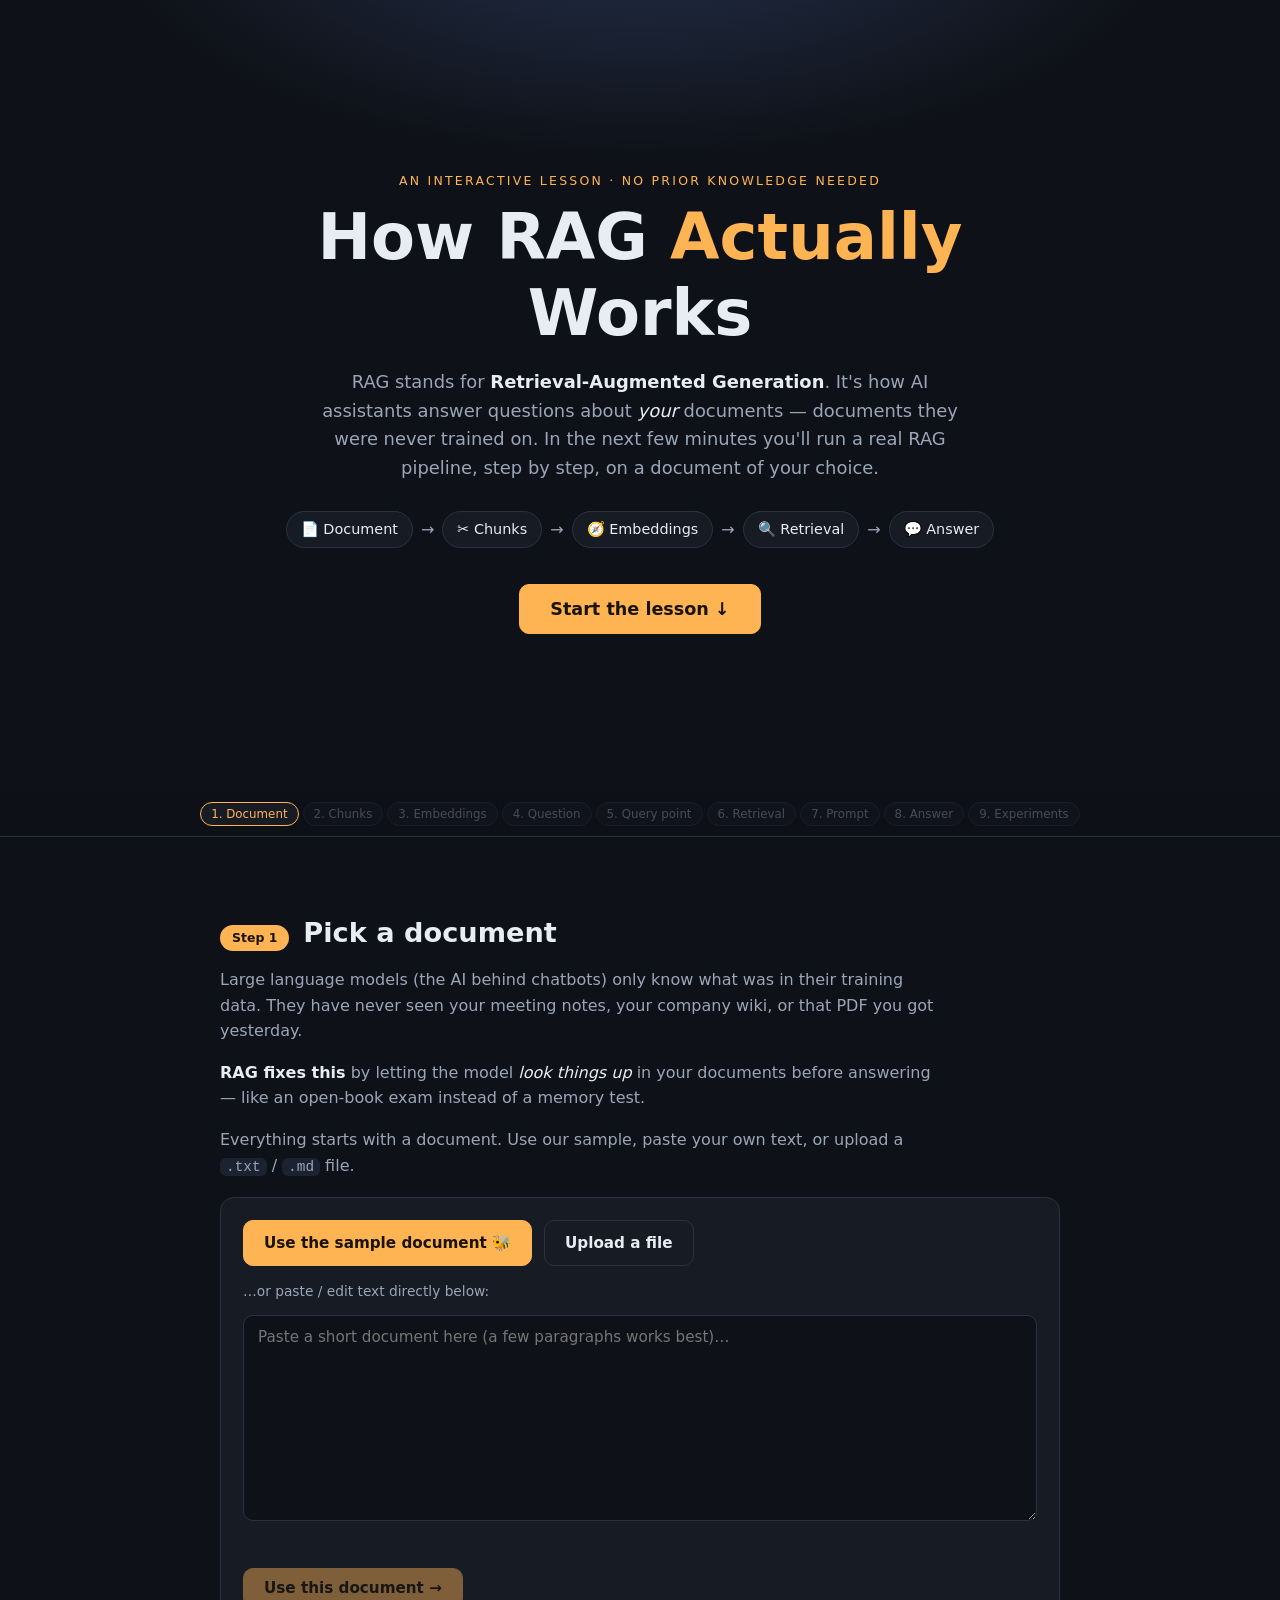
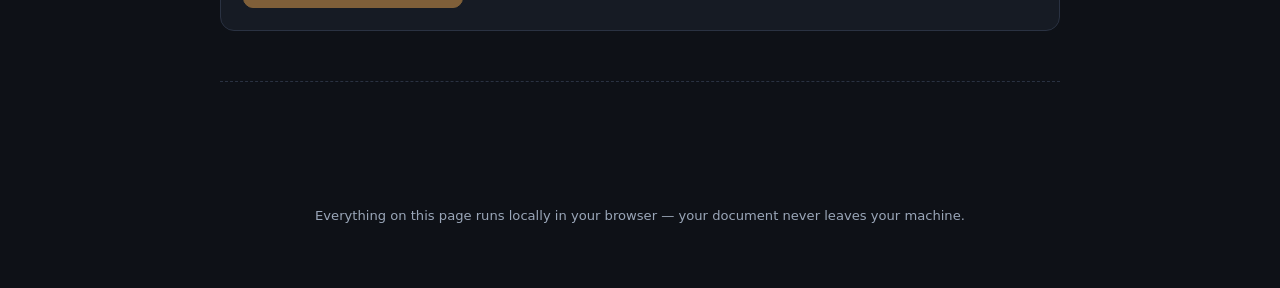
==== index.html @ 6ed89931 "Add 'How RAG Actually Works' interactive educational app A dependency-free, single-page lesson teach" ====
<!DOCTYPE html>
<html lang="en">
<head>
<meta charset="UTF-8">
<meta name="viewport" content="width=device-width, initial-scale=1.0">
<title>How RAG Actually Works — an interactive guide</title>
<link rel="stylesheet" href="styles.css">
</head>
<body>

<header class="hero">
  <div class="hero-inner">
    <p class="hero-kicker">An interactive lesson · no prior knowledge needed</p>
    <h1>How RAG <span class="accent">Actually</span> Works</h1>
    <p class="hero-sub">
      RAG stands for <strong>Retrieval-Augmented Generation</strong>. It's how AI assistants answer
      questions about <em>your</em> documents — documents they were never trained on.
      In the next few minutes you'll run a real RAG pipeline, step by step, on a document of your choice.
    </p>
    <div class="hero-pipeline" aria-hidden="true">
      <span class="pip">📄 Document</span><span class="arrow">→</span>
      <span class="pip">✂️ Chunks</span><span class="arrow">→</span>
      <span class="pip">🧭 Embeddings</span><span class="arrow">→</span>
      <span class="pip">🔍 Retrieval</span><span class="arrow">→</span>
      <span class="pip">💬 Answer</span>
    </div>
    <button class="btn btn-primary btn-big" id="start-btn">Start the lesson ↓</button>
  </div>
</header>

<nav id="progress-nav" class="progress-nav" aria-label="Lesson progress">
  <!-- filled by JS -->
</nav>

<main id="steps">

  <!-- ============ STEP 1 ============ -->
  <section class="step" id="step-1" data-step="1">
    <div class="step-head">
      <span class="step-num">Step 1</span>
      <h2>Pick a document</h2>
    </div>
    <div class="explain">
      <p>Large language models (the AI behind chatbots) only know what was in their training data.
      They have never seen your meeting notes, your company wiki, or that PDF you got yesterday.</p>
      <p><strong>RAG fixes this</strong> by letting the model <em>look things up</em> in your documents
      before answering — like an open-book exam instead of a memory test.</p>
      <p>Everything starts with a document. Use our sample, paste your own text, or upload a
      <code>.txt</code> / <code>.md</code> file.</p>
    </div>

    <div class="card">
      <div class="doc-controls">
        <button class="btn btn-primary" id="use-sample-btn">Use the sample document 🐝</button>
        <label class="btn btn-ghost file-label">
          Upload a file
          <input type="file" id="file-input" accept=".txt,.md,.markdown,text/plain" hidden>
        </label>
      </div>
      <p class="hint">…or paste / edit text directly below:</p>
      <textarea id="doc-input" rows="10" spellcheck="false"
        placeholder="Paste a short document here (a few paragraphs works best)…"></textarea>
      <div class="doc-meta" id="doc-meta"></div>
      <div class="step-actions">
        <button class="btn btn-primary" id="confirm-doc-btn" disabled>Use this document →</button>
      </div>
    </div>

    <div class="quiz-slot" id="quiz-1"></div>
  </section>

  <!-- ============ STEP 2 ============ -->
  <section class="step locked" id="step-2" data-step="2">
    <div class="step-head">
      <span class="step-num">Step 2</span>
      <h2>Split the document into chunks</h2>
    </div>
    <div class="explain">
      <p>We can't hand the model the whole document for every question — long documents are slow,
      expensive, and full of irrelevant text that distracts the model. So we cut the document into
      bite-sized pieces called <strong>chunks</strong>.</p>
      <p>Later, instead of searching the whole document, we'll search <em>chunks</em> and hand the model
      only the few that matter.</p>
      <p>Chunk size is a trade-off you'll feel for yourself in a moment:</p>
      <ul>
        <li><strong>Small chunks</strong> → precise, focused matches… but a chunk may cut an idea in half.</li>
        <li><strong>Big chunks</strong> → full context preserved… but each chunk mixes several topics, making matches fuzzier.</li>
      </ul>
    </div>

    <div class="card">
      <div class="slider-row">
        <label for="chunk-size">Chunk size: <strong><span id="chunk-size-label"></span> words</strong></label>
        <input type="range" id="chunk-size" min="15" max="120" step="5">
      </div>
      <div class="slider-row">
        <label for="chunk-overlap">Overlap: <strong><span id="chunk-overlap-label"></span> words</strong>
          <span class="mini-hint">(each chunk repeats a little of the previous one so ideas aren't cut mid-sentence)</span>
        </label>
        <input type="range" id="chunk-overlap" min="0" max="20" step="2">
      </div>
      <div class="chunk-stats" id="chunk-stats"></div>
      <div class="chunk-grid" id="chunk-grid"></div>
    </div>

    <div class="quiz-slot" id="quiz-2"></div>
  </section>

  <!-- ============ STEP 3 ============ -->
  <section class="step locked" id="step-3" data-step="3">
    <div class="step-head">
      <span class="step-num">Step 3</span>
      <h2>Turn chunks into embeddings</h2>
    </div>
    <div class="explain">
      <p>Computers can't compare <em>meaning</em> directly — but they're great at comparing <em>numbers</em>.
      An <strong>embedding</strong> converts a piece of text into a list of numbers (a point in space)
      such that <strong>texts with similar meaning land close together</strong>.</p>
      <p>Think of it as a map of meaning: "the queen lays eggs" and "the queen is the only fertile bee"
      end up as neighbors, while "stock prices fell" lands far away — even though none of them share many words.</p>
      <p>Real systems use neural networks producing hundreds of dimensions. To keep things visible, this demo
      uses a simpler word-statistics embedding (TF-IDF) and squashes it down to 2D — the core idea,
      <em>similar meaning ⇒ nearby points</em>, is exactly the same.</p>
      <p>👇 Each dot is one chunk of your document. <strong>Click a dot</strong> to inspect what its embedding "noticed".</p>
    </div>

    <div class="card">
      <div class="space-layout">
        <div class="space-wrap">
          <svg id="embed-space" viewBox="0 0 640 480" role="img" aria-label="Semantic space of document chunks"></svg>
          <p class="space-caption">Semantic space — distance ≈ difference in meaning. Axes have no units; only <em>relative position</em> matters.</p>
        </div>
        <aside class="inspector" id="chunk-inspector">
          <p class="inspector-empty">Click a dot to inspect that chunk's embedding.</p>
        </aside>
      </div>
    </div>

    <div class="quiz-slot" id="quiz-3"></div>
  </section>

  <!-- ============ STEP 4 ============ -->
  <section class="step locked" id="step-4" data-step="4">
    <div class="step-head">
      <span class="step-num">Step 4</span>
      <h2>Ask a question</h2>
    </div>
    <div class="explain">
      <p>Everything so far happened <em>before</em> any question — chunking and embedding are done once
      and stored in a <strong>vector database</strong>. Now the live part: a user shows up and asks something.</p>
    </div>
    <div class="card">
      <div class="suggested-questions" id="suggested-questions"></div>
      <div class="ask-row">
        <input type="text" id="question-input" placeholder="Type a question about your document…" autocomplete="off">
        <button class="btn btn-primary" id="ask-btn">Ask →</button>
      </div>
    </div>
    <div class="quiz-slot" id="quiz-4"></div>
  </section>

  <!-- ============ STEP 5 ============ -->
  <section class="step locked" id="step-5" data-step="5">
    <div class="step-head">
      <span class="step-num">Step 5</span>
      <h2>Embed the question</h2>
    </div>
    <div class="explain">
      <p>The question goes through the <strong>same embedding process</strong> as the chunks, so it lands
      in the <strong>same semantic space</strong>. That's the trick that makes search possible: once the
      question is a point on the same map, "find relevant text" becomes "find the nearest dots".</p>
      <p>Watch where your question (the ⭐) lands relative to the chunks:</p>
    </div>
    <div class="card">
      <div class="space-wrap">
        <svg id="query-space" viewBox="0 0 640 480" role="img" aria-label="Semantic space with query"></svg>
        <p class="space-caption" id="query-caption"></p>
      </div>
    </div>
    <div class="quiz-slot" id="quiz-5"></div>
  </section>

  <!-- ============ STEP 6 ============ -->
  <section class="step locked" id="step-6" data-step="6">
    <div class="step-head">
      <span class="step-num">Step 6</span>
      <h2>Retrieve the best chunks</h2>
    </div>
    <div class="explain">
      <p>Now we measure how close every chunk is to the question, using <strong>cosine similarity</strong> —
      a score from 0 (unrelated) to 1 (identical direction in meaning-space). We keep the
      <strong>top-k</strong> highest-scoring chunks and ignore the rest.</p>
      <p>This is the <strong>R</strong> in RAG: <em>Retrieval</em>.</p>
    </div>
    <div class="card">
      <div class="slider-row">
        <label for="topk-slider">Top-k (how many chunks to retrieve): <strong><span id="topk-label"></span></strong></label>
        <input type="range" id="topk-slider" min="1" max="6" step="1">
      </div>
      <div class="space-wrap">
        <svg id="retrieval-space" viewBox="0 0 640 480" role="img" aria-label="Retrieval visualization"></svg>
        <p class="space-caption">Lines connect the question to its retrieved chunks. Thicker line = higher similarity.</p>
      </div>
      <div id="retrieval-list" class="retrieval-list"></div>
    </div>
    <div class="quiz-slot" id="quiz-6"></div>
  </section>

  <!-- ============ STEP 7 ============ -->
  <section class="step locked" id="step-7" data-step="7">
    <div class="step-head">
      <span class="step-num">Step 7</span>
      <h2>Build the prompt</h2>
    </div>
    <div class="explain">
      <p>The retrieved chunks get pasted — literally, as plain text — into a prompt for the language model.
      No magic: the model simply receives instructions, the chunks as "context", and the question.</p>
      <p>Models charge and limit by <strong>tokens</strong> (word-pieces; roughly 4 characters ≈ 1 token).
      This is why we retrieve a few chunks instead of sending the whole document.</p>
      <p>Below is the <em>exact</em> text that would be sent:</p>
    </div>
    <div class="card">
      <div class="token-bar-wrap">
        <div class="token-bar" id="token-bar"></div>
        <div class="token-legend" id="token-legend"></div>
      </div>
      <pre class="prompt-view" id="prompt-view"></pre>
    </div>
    <div class="quiz-slot" id="quiz-7"></div>
  </section>

  <!-- ============ STEP 8 ============ -->
  <section class="step locked" id="step-8" data-step="8">
    <div class="step-head">
      <span class="step-num">Step 8</span>
      <h2>Generate the answer</h2>
    </div>
    <div class="explain">
      <p>The model reads the prompt and writes an answer <strong>grounded in the retrieved chunks</strong> —
      the <strong>G</strong> in RAG: <em>Generation</em>.</p>
      <p class="note">🔬 This demo runs entirely in your browser with no AI model, so we <em>simulate</em>
      generation by extracting the most relevant sentences from the retrieved chunks. A real LLM would
      paraphrase more fluently — but the grounding works exactly like this.</p>
      <p>Each sentence of the answer is color-coded to show <strong>which chunk supports it</strong>.
      Hover a sentence to see its source.</p>
    </div>
    <div class="card">
      <div class="answer-box" id="answer-box"></div>
      <div class="answer-sources" id="answer-sources"></div>
    </div>
    <div class="quiz-slot" id="quiz-8"></div>
  </section>

  <!-- ============ STEP 9 ============ -->
  <section class="step locked" id="step-9" data-step="9">
    <div class="step-head">
      <span class="step-num">Step 9</span>
      <h2>Break it! — interactive experiments</h2>
    </div>
    <div class="explain">
      <p>The best way to understand a system is to break it. Every control below re-runs the
      <strong>entire pipeline live</strong> — chunking → embedding → retrieval → prompt → answer.
      Watch the answer panel at the bottom as you experiment.</p>
    </div>

    <div class="card experiments">
      <div class="experiment-checklist" id="experiment-checklist"></div>

      <div class="exp-grid">
        <div class="exp-control">
          <h4>✂️ Chunk size</h4>
          <input type="range" id="exp-chunk-size" min="15" max="120" step="5">
          <p><strong><span id="exp-chunk-size-label"></span> words</strong> → <span id="exp-chunk-count"></span></p>
        </div>
        <div class="exp-control">
          <h4>🔢 Top-k</h4>
          <input type="range" id="exp-topk" min="1" max="6" step="1">
          <p>retrieving <strong>top <span id="exp-topk-label"></span></strong> chunks</p>
        </div>
        <div class="exp-control">
          <h4>🗑️ Remove chunks</h4>
          <p class="mini-hint">Untick a chunk to delete it from the database. Try removing the top-scoring one!</p>
          <div id="exp-chunk-toggles" class="chunk-toggles"></div>
        </div>
        <div class="exp-control">
          <h4>🍕 Add irrelevant chunks</h4>
          <p class="mini-hint">Inject off-topic text into the database and see if it pollutes retrieval.</p>
          <label class="toggle-label"><input type="checkbox" id="exp-distractors"> Add 3 off-topic chunks</label>
        </div>
      </div>

      <div class="exp-live">
        <h3>Live result</h3>
        <div class="exp-question-row">
          <span class="exp-q-label">Question:</span> <em id="exp-question"></em>
        </div>
        <div id="exp-retrieval" class="retrieval-list compact"></div>
        <div class="answer-box" id="exp-answer-box"></div>
        <div class="quality-meter" id="quality-meter"></div>
      </div>
    </div>

    <div class="quiz-slot" id="quiz-9"></div>

    <div class="finale card" id="finale" hidden>
      <h2>🎓 You've run a complete RAG pipeline!</h2>
      <p>You now know what most engineers learn only after weeks of debugging:</p>
      <ul>
        <li><strong>Chunking</strong> decides what <em>can</em> be found.</li>
        <li><strong>Embeddings</strong> turn meaning into geometry.</li>
        <li><strong>Retrieval</strong> picks the open-book pages.</li>
        <li><strong>The prompt</strong> is just text — chunks pasted above a question.</li>
        <li><strong>The answer is only as good as the chunks retrieved.</strong> Garbage in, garbage out.</li>
      </ul>
      <button class="btn btn-primary" id="restart-btn">Start over with a new document ↺</button>
    </div>
  </section>

</main>

<footer class="footer">
  <p>Everything on this page runs locally in your browser — your document never leaves your machine.</p>
</footer>

<script type="module" src="js/app.js"></script>
</body>
</html>
---- styles.css ----
/* ============ Design tokens ============ */
:root {
  --bg: #0e1117;
  --bg-card: #161b24;
  --bg-card-2: #1c2330;
  --ink: #e8ecf3;
  --ink-dim: #9aa6b8;
  --accent: #ffb454;
  --accent-2: #5cc8ff;
  --good: #4ade80;
  --warn: #f87171;
  --line: #2a3242;
  --radius: 14px;
  --font: "Avenir Next", "Segoe UI", system-ui, -apple-system, sans-serif;
  --mono: "SF Mono", "Cascadia Code", Consolas, monospace;
}

* { box-sizing: border-box; }

body {
  margin: 0;
  font-family: var(--font);
  background: var(--bg);
  color: var(--ink);
  line-height: 1.6;
}

h1, h2, h3, h4 { line-height: 1.2; }
code { font-family: var(--mono); background: var(--bg-card-2); padding: 1px 6px; border-radius: 6px; font-size: 0.9em; }
a { color: var(--accent-2); }

/* ============ Hero ============ */
.hero {
  min-height: 88vh;
  display: flex;
  align-items: center;
  justify-content: center;
  text-align: center;
  background:
    radial-gradient(ellipse 70% 50% at 50% -10%, #24304a 0%, transparent 60%),
    var(--bg);
  padding: 48px 20px;
}
.hero-inner { max-width: 780px; }
.hero-kicker {
  text-transform: uppercase; letter-spacing: 0.18em; font-size: 0.78rem;
  color: var(--accent); margin-bottom: 8px;
}
.hero h1 { font-size: clamp(2.4rem, 6vw, 4rem); margin: 0 0 16px; }
.hero .accent { color: var(--accent); }
.hero-sub { font-size: 1.12rem; color: var(--ink-dim); max-width: 640px; margin: 0 auto 28px; }
.hero-sub strong, .hero-sub em { color: var(--ink); }

.hero-pipeline {
  display: flex; flex-wrap: wrap; gap: 8px; justify-content: center;
  margin-bottom: 36px;
}
.hero-pipeline .pip {
  background: var(--bg-card); border: 1px solid var(--line);
  padding: 6px 14px; border-radius: 999px; font-size: 0.9rem;
  animation: pipFloat 3s ease-in-out infinite;
}
.hero-pipeline .pip:nth-child(3) { animation-delay: 0.3s; }
.hero-pipeline .pip:nth-child(5) { animation-delay: 0.6s; }
.hero-pipeline .pip:nth-child(7) { animation-delay: 0.9s; }
.hero-pipeline .pip:nth-child(9) { animation-delay: 1.2s; }
.hero-pipeline .arrow { color: var(--ink-dim); align-self: center; }
@keyframes pipFloat { 0%,100% { transform: translateY(0); } 50% { transform: translateY(-5px); } }

/* ============ Progress nav ============ */
.progress-nav {
  position: sticky; top: 0; z-index: 50;
  display: flex; gap: 4px; justify-content: center; flex-wrap: wrap;
  padding: 10px 12px;
  background: rgba(14, 17, 23, 0.92);
  backdrop-filter: blur(8px);
  border-bottom: 1px solid var(--line);
}
.progress-nav button {
  border: 1px solid var(--line); background: var(--bg-card); color: var(--ink-dim);
  font-size: 0.74rem; padding: 4px 10px; border-radius: 999px; cursor: pointer;
  font-family: var(--font); transition: all 0.25s;
}
.progress-nav button.done { border-color: var(--good); color: var(--good); }
.progress-nav button.current { border-color: var(--accent); color: var(--accent); }
.progress-nav button:disabled { opacity: 0.4; cursor: not-allowed; }

/* ============ Steps ============ */
#steps { max-width: 880px; margin: 0 auto; padding: 24px 20px 80px; }

.step {
  padding: 56px 0 24px;
  border-bottom: 1px dashed var(--line);
  animation: stepIn 0.7s ease both;
}
.step.locked { display: none; }
@keyframes stepIn {
  from { opacity: 0; transform: translateY(28px); }
  to { opacity: 1; transform: translateY(0); }
}

.step-head { display: flex; align-items: baseline; gap: 14px; margin-bottom: 12px; }
.step-num {
  background: var(--accent); color: #1a1205; font-weight: 700;
  font-size: 0.78rem; padding: 3px 12px; border-radius: 999px; white-space: nowrap;
}
.step-head h2 { margin: 0; font-size: 1.7rem; }

.explain { color: var(--ink-dim); max-width: 720px; }
.explain strong, .explain em, .explain li strong { color: var(--ink); }
.explain .note {
  border-left: 3px solid var(--accent-2); padding: 8px 14px;
  background: var(--bg-card); border-radius: 0 8px 8px 0;
}

.card {
  background: var(--bg-card); border: 1px solid var(--line);
  border-radius: var(--radius); padding: 22px; margin-top: 18px;
}

/* ============ Buttons & inputs ============ */
.btn {
  font-family: var(--font); font-size: 0.95rem; font-weight: 600;
  border-radius: 10px; padding: 10px 20px; cursor: pointer;
  border: 1px solid var(--line); transition: transform 0.15s, box-shadow 0.15s, opacity 0.2s;
}
.btn:hover:not(:disabled) { transform: translateY(-1px); }
.btn:disabled { opacity: 0.45; cursor: not-allowed; }
.btn-primary { background: var(--accent); border-color: var(--accent); color: #1a1205; }
.btn-primary:hover:not(:disabled) { box-shadow: 0 4px 18px rgba(255, 180, 84, 0.35); }
.btn-ghost { background: transparent; color: var(--ink); }
.btn-big { font-size: 1.1rem; padding: 14px 30px; }
.file-label { display: inline-block; }

textarea, input[type="text"] {
  width: 100%; background: var(--bg); color: var(--ink);
  border: 1px solid var(--line); border-radius: 10px; padding: 12px 14px;
  font-family: var(--font); font-size: 0.95rem; resize: vertical;
}
textarea:focus, input[type="text"]:focus { outline: 2px solid var(--accent-2); border-color: transparent; }

input[type="range"] { width: 100%; accent-color: var(--accent); cursor: pointer; }

.hint, .mini-hint { color: var(--ink-dim); font-size: 0.86rem; }
.mini-hint { display: block; font-weight: 400; }

.doc-controls { display: flex; gap: 12px; flex-wrap: wrap; margin-bottom: 12px; }
.doc-meta { color: var(--ink-dim); font-size: 0.86rem; margin-top: 8px; min-height: 1.2em; }
.step-actions { margin-top: 14px; }

.slider-row { margin-bottom: 16px; }
.slider-row label { display: block; margin-bottom: 4px; font-size: 0.95rem; }

/* ============ Chunks (step 2) ============ */
.chunk-stats {
  display: flex; gap: 18px; flex-wrap: wrap;
  font-size: 0.9rem; color: var(--ink-dim); margin: 8px 0 14px;
}
.chunk-stats strong { color: var(--ink); }

.chunk-grid { display: grid; grid-template-columns: repeat(auto-fill, minmax(240px, 1fr)); gap: 10px; }
.chunk-card {
  border-radius: 10px; padding: 10px 12px; font-size: 0.82rem;
  border: 1px solid var(--line);
  background: var(--bg-card-2);
  border-left-width: 5px;
  animation: chunkPop 0.4s ease both;
  max-height: 150px; overflow-y: auto;
}
@keyframes chunkPop {
  from { opacity: 0; transform: scale(0.92); }
  to { opacity: 1; transform: scale(1); }
}
.chunk-card .chunk-tag {
  font-weight: 700; font-size: 0.72rem; letter-spacing: 0.06em;
  display: inline-block; margin-bottom: 4px;
}
.chunk-card .overlap-mark { opacity: 0.55; font-style: italic; }
.chunk-card.distractor { border-style: dashed; }

/* ============ Semantic space (steps 3, 5, 6) ============ */
.space-layout { display: grid; grid-template-columns: 1fr 260px; gap: 16px; }
@media (max-width: 760px) { .space-layout { grid-template-columns: 1fr; } }

.space-wrap svg {
  width: 100%; height: auto; display: block;
  background:
    linear-gradient(var(--line) 1px, transparent 1px) 0 0 / 40px 40px,
    linear-gradient(90deg, var(--line) 1px, transparent 1px) 0 0 / 40px 40px,
    var(--bg);
  border-radius: 10px; border: 1px solid var(--line);
}
.space-caption { font-size: 0.82rem; color: var(--ink-dim); text-align: center; margin: 8px 0 0; }

.embed-dot { cursor: pointer; transition: r 0.2s; }
.embed-dot:hover { filter: brightness(1.3); }
.dot-label { font-family: var(--mono); font-size: 13px; fill: var(--ink); pointer-events: none; }
.dot-enter { animation: dotEnter 0.6s ease both; }
@keyframes dotEnter {
  from { opacity: 0; transform: scale(0); }
  to { opacity: 1; transform: scale(1); }
}

.query-star { animation: starDrop 0.9s cubic-bezier(0.22, 1.4, 0.36, 1) both; }
@keyframes starDrop {
  from { opacity: 0; transform: translateY(-60px) scale(0.3); }
  to { opacity: 1; transform: translateY(0) scale(1); }
}

.retrieval-line {
  stroke-dasharray: 600; stroke-dashoffset: 600;
  animation: drawLine 1s ease forwards;
}
@keyframes drawLine { to { stroke-dashoffset: 0; } }

.inspector {
  background: var(--bg-card-2); border: 1px solid var(--line);
  border-radius: 10px; padding: 14px; font-size: 0.85rem;
  max-height: 480px; overflow-y: auto;
}
.inspector-empty { color: var(--ink-dim); font-style: italic; }
.inspector h4 { margin: 0 0 6px; }
.inspector .insp-text { color: var(--ink-dim); font-size: 0.8rem; }
.term-bar-row { display: flex; align-items: center; gap: 8px; margin: 4px 0; }
.term-bar-row .term { font-family: var(--mono); font-size: 0.76rem; width: 92px; overflow: hidden; text-overflow: ellipsis; }
.term-bar-track { flex: 1; height: 8px; background: var(--bg); border-radius: 4px; overflow: hidden; }
.term-bar-fill { height: 100%; background: var(--accent-2); border-radius: 4px; transition: width 0.5s ease; }

/* ============ Questions (step 4) ============ */
.suggested-questions { display: flex; gap: 10px; flex-wrap: wrap; margin-bottom: 14px; }
.suggested-questions .btn { font-weight: 400; font-size: 0.88rem; }
.ask-row { display: flex; gap: 10px; }
.ask-row input { flex: 1; }

/* ============ Retrieval (step 6) ============ */
.retrieval-list { margin-top: 16px; display: flex; flex-direction: column; gap: 10px; }
.retrieval-item {
  border: 1px solid var(--line); border-left-width: 5px; border-radius: 10px;
  padding: 12px 14px; background: var(--bg-card-2);
  animation: chunkPop 0.4s ease both;
}
.retrieval-item .ri-head { display: flex; align-items: center; gap: 10px; flex-wrap: wrap; margin-bottom: 6px; }
.retrieval-item .ri-rank { font-weight: 700; font-size: 0.85rem; }
.retrieval-item .ri-score-track {
  flex: 1; min-width: 120px; height: 10px; background: var(--bg);
  border-radius: 5px; overflow: hidden;
}
.retrieval-item .ri-score-fill { height: 100%; border-radius: 5px; transition: width 0.7s ease; }
.retrieval-item .ri-score-num { font-family: var(--mono); font-size: 0.82rem; }
.retrieval-item .ri-text { font-size: 0.84rem; color: var(--ink-dim); }
.retrieval-item .ri-why { font-size: 0.82rem; margin-top: 6px; }
.retrieval-item .ri-why .shared-term {
  background: var(--bg); border: 1px solid var(--accent-2); color: var(--accent-2);
  border-radius: 999px; padding: 1px 8px; font-family: var(--mono); font-size: 0.74rem;
  margin: 0 2px; display: inline-block;
}
.retrieval-list.compact .ri-text { display: none; }
.rejected-note { color: var(--ink-dim); font-size: 0.84rem; font-style: italic; }

/* ============ Prompt (step 7) ============ */
.token-bar-wrap { margin-bottom: 16px; }
.token-bar {
  display: flex; height: 26px; border-radius: 8px; overflow: hidden;
  border: 1px solid var(--line);
}
.token-bar .tb-seg {
  transition: width 0.6s ease; min-width: 2px;
  display: flex; align-items: center; justify-content: center;
  font-size: 0.68rem; font-weight: 700; color: #10131a; overflow: hidden; white-space: nowrap;
}
.token-legend { display: flex; gap: 16px; flex-wrap: wrap; margin-top: 8px; font-size: 0.82rem; color: var(--ink-dim); }
.token-legend .tl-swatch { display: inline-block; width: 10px; height: 10px; border-radius: 3px; margin-right: 5px; }

.prompt-view {
  background: var(--bg); border: 1px solid var(--line); border-radius: 10px;
  padding: 16px; font-family: var(--mono); font-size: 0.8rem;
  white-space: pre-wrap; word-break: break-word; max-height: 460px; overflow-y: auto;
  line-height: 1.55;
}
.prompt-view .p-system { color: var(--ink-dim); }
.prompt-view .p-question { color: var(--accent); }
.prompt-view .p-chunk { display: block; border-left: 3px solid; padding-left: 10px; margin: 6px 0; }
.prompt-seg { animation: segIn 0.5s ease both; }
@keyframes segIn { from { opacity: 0; } to { opacity: 1; } }

/* ============ Answer (step 8) ============ */
.answer-box {
  background: var(--bg); border: 1px solid var(--line); border-radius: 10px;
  padding: 18px; font-size: 1.02rem; min-height: 60px;
}
.answer-sentence {
  border-bottom: 3px solid; padding-bottom: 1px; cursor: help;
  transition: background 0.2s; border-radius: 3px;
}
.answer-sentence:hover { background: rgba(255, 255, 255, 0.07); }
.answer-fallback { color: var(--warn); font-style: italic; }
.typing { animation: segIn 0.8s ease both; }

.answer-sources { margin-top: 14px; display: flex; flex-direction: column; gap: 8px; }
.source-row {
  font-size: 0.82rem; color: var(--ink-dim);
  border-left: 4px solid; padding: 6px 12px; background: var(--bg-card-2); border-radius: 0 8px 8px 0;
}
.source-row strong { color: var(--ink); }

/* ============ Experiments (step 9) ============ */
.experiment-checklist {
  display: grid; grid-template-columns: repeat(auto-fill, minmax(230px, 1fr));
  gap: 8px; margin-bottom: 20px;
}
.experiment-checklist .exp-task {
  font-size: 0.84rem; padding: 8px 12px; border-radius: 8px;
  border: 1px dashed var(--line); color: var(--ink-dim); transition: all 0.4s;
}
.experiment-checklist .exp-task.done {
  border-color: var(--good); color: var(--good); border-style: solid;
}

.exp-grid { display: grid; grid-template-columns: repeat(auto-fit, minmax(230px, 1fr)); gap: 16px; }
.exp-control {
  background: var(--bg-card-2); border: 1px solid var(--line);
  border-radius: 10px; padding: 14px;
}
.exp-control h4 { margin: 0 0 8px; }
.exp-control p { margin: 6px 0 0; font-size: 0.88rem; }

.chunk-toggles { display: flex; flex-wrap: wrap; gap: 6px; max-height: 140px; overflow-y: auto; }
.chunk-toggles label {
  font-size: 0.76rem; font-family: var(--mono); cursor: pointer;
  border: 1px solid var(--line); border-radius: 999px; padding: 2px 10px;
  display: inline-flex; align-items: center; gap: 5px; transition: opacity 0.2s;
}
.chunk-toggles label.off { opacity: 0.4; text-decoration: line-through; }
.toggle-label { cursor: pointer; font-size: 0.9rem; }

.exp-live { margin-top: 22px; border-top: 1px solid var(--line); padding-top: 18px; }
.exp-live h3 { margin: 0 0 10px; }
.exp-question-row { font-size: 0.92rem; margin-bottom: 10px; color: var(--ink-dim); }
.exp-question-row em { color: var(--ink); }

.quality-meter { margin-top: 14px; font-size: 0.9rem; }
.quality-meter .qm-track {
  height: 12px; background: var(--bg); border: 1px solid var(--line);
  border-radius: 6px; overflow: hidden; margin-top: 4px;
}
.quality-meter .qm-fill { height: 100%; transition: width 0.7s ease, background 0.7s ease; }
.quality-meter .qm-note { color: var(--ink-dim); font-size: 0.82rem; margin-top: 4px; }

/* ============ Quizzes ============ */
.quiz-slot { margin-top: 26px; }
.quiz {
  background: linear-gradient(135deg, var(--bg-card-2), var(--bg-card));
  border: 1px solid var(--accent); border-radius: var(--radius); padding: 20px;
  animation: stepIn 0.5s ease both;
}
.quiz .quiz-kicker {
  text-transform: uppercase; letter-spacing: 0.14em; font-size: 0.7rem;
  color: var(--accent); margin: 0 0 6px; font-weight: 700;
}
.quiz h3 { margin: 0 0 14px; font-size: 1.08rem; }
.quiz-options { display: flex; flex-direction: column; gap: 8px; }
.quiz-option {
  text-align: left; background: var(--bg); border: 1px solid var(--line);
  color: var(--ink); border-radius: 10px; padding: 10px 14px; cursor: pointer;
  font-family: var(--font); font-size: 0.92rem; transition: all 0.2s;
}
.quiz-option:hover:not(:disabled) { border-color: var(--accent-2); }
.quiz-option.correct { border-color: var(--good); background: rgba(74, 222, 128, 0.1); }
.quiz-option.wrong { border-color: var(--warn); background: rgba(248, 113, 113, 0.1); }
.quiz-option:disabled { cursor: default; }
.quiz-feedback { margin-top: 12px; font-size: 0.9rem; animation: segIn 0.4s ease both; }
.quiz-feedback.ok { color: var(--good); }
.quiz-feedback.nope { color: var(--warn); }
.quiz-continue { margin-top: 14px; }

/* ============ Finale & footer ============ */
.finale { text-align: center; margin-top: 40px; border-color: var(--accent); }
.finale ul { text-align: left; max-width: 520px; margin: 16px auto; color: var(--ink-dim); }
.finale li strong { color: var(--ink); }

.footer { text-align: center; color: var(--ink-dim); font-size: 0.82rem; padding: 30px 20px 50px; }

.flash { animation: flashBg 1s ease; }
@keyframes flashBg { 0% { background: rgba(92, 200, 255, 0.18); } 100% { background: transparent; } }
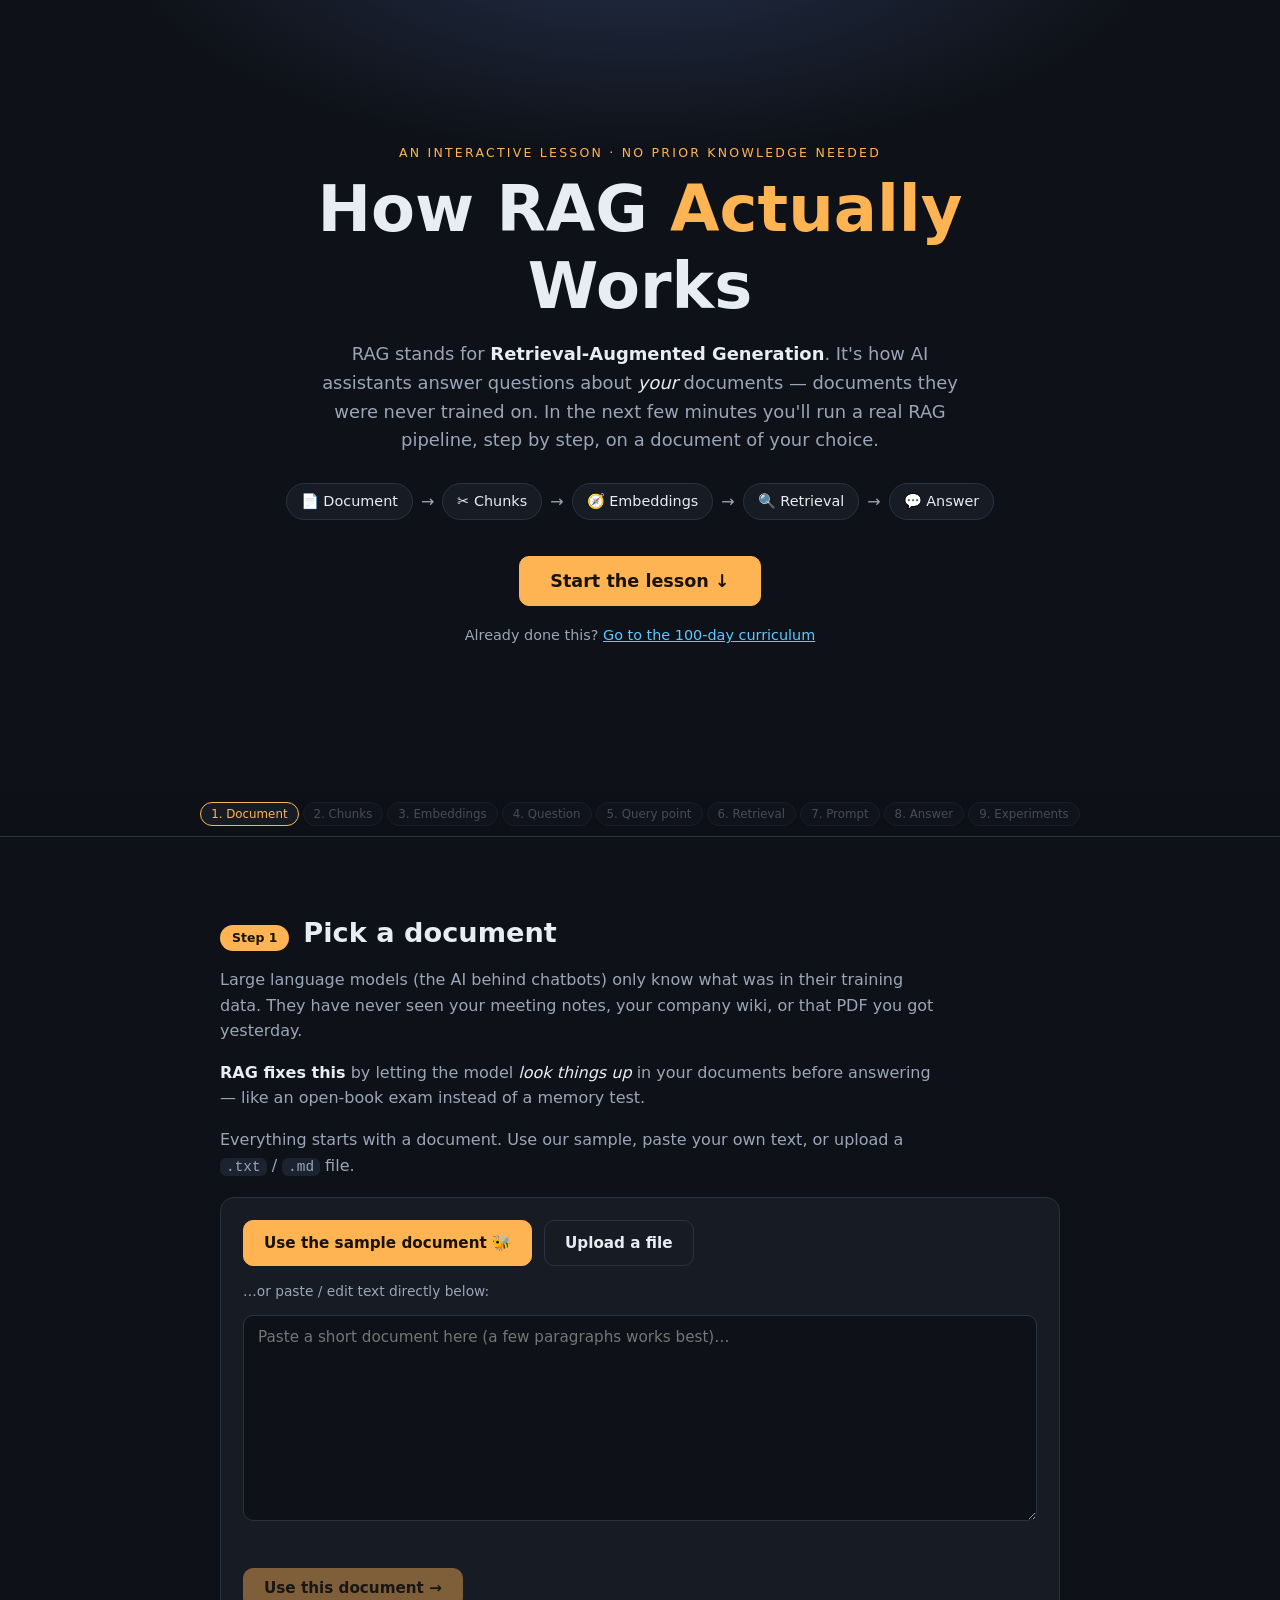
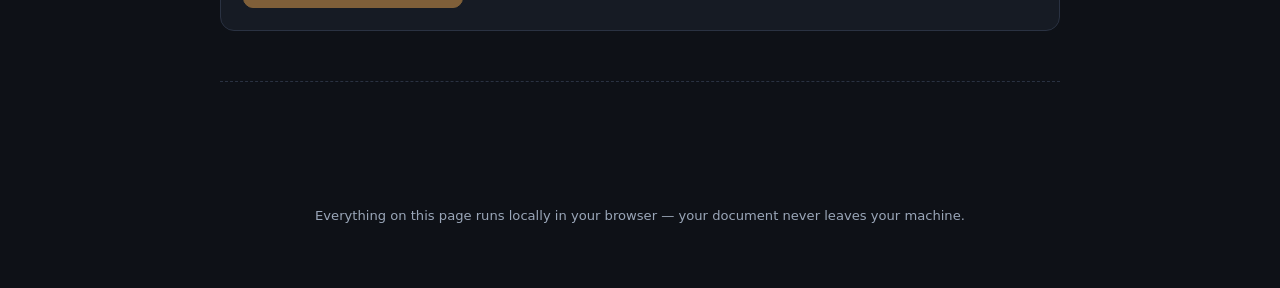
==== commit 6ef5a127: "Add the 100-day RAG curriculum to the site curriculum.html renders the full 100-lesson roadmap, a pr" ====
--- a/index.html
+++ b/index.html
@@ -25,6 +25,9 @@
       <span class="pip">💬 Answer</span>
     </div>
     <button class="btn btn-primary btn-big" id="start-btn">Start the lesson ↓</button>
+    <p style="margin-top:18px;font-size:.9rem;color:#9aa6b8;">
+      Already done this? <a href="curriculum.html" style="color:#5cc8ff;">Go to the 100-day curriculum</a>
+    </p>
   </div>
 </header>
 
@@ -313,6 +316,8 @@
         <li><strong>The answer is only as good as the chunks retrieved.</strong> Garbage in, garbage out.</li>
       </ul>
       <button class="btn btn-primary" id="restart-btn">Start over with a new document ↺</button>
+      <a class="btn btn-secondary" href="advanced.html" style="margin-top:12px;display:inline-block;">Go deeper: Level 2, Advanced RAG</a>
+      <a class="btn btn-secondary" href="curriculum.html" style="margin-top:12px;display:inline-block;">The 100-day curriculum</a>
     </div>
   </section>
 
@@ -324,4 +329,4 @@
 
 <script type="module" src="js/app.js"></script>
 </body>
-</html>
+</html>
--- a/styles.css
+++ b/styles.css
@@ -129,6 +129,8 @@
 .btn-primary { background: var(--accent); border-color: var(--accent); color: #1a1205; }
 .btn-primary:hover:not(:disabled) { box-shadow: 0 4px 18px rgba(255, 180, 84, 0.35); }
 .btn-ghost { background: transparent; color: var(--ink); }
+.btn-secondary { background: var(--bg-card-2); border-color: var(--accent-2); color: var(--accent-2); }
+.btn-secondary:hover:not(:disabled) { box-shadow: 0 4px 18px rgba(92,200,255,0.2); }
 .btn-big { font-size: 1.1rem; padding: 14px 30px; }
 .file-label { display: inline-block; }
 
